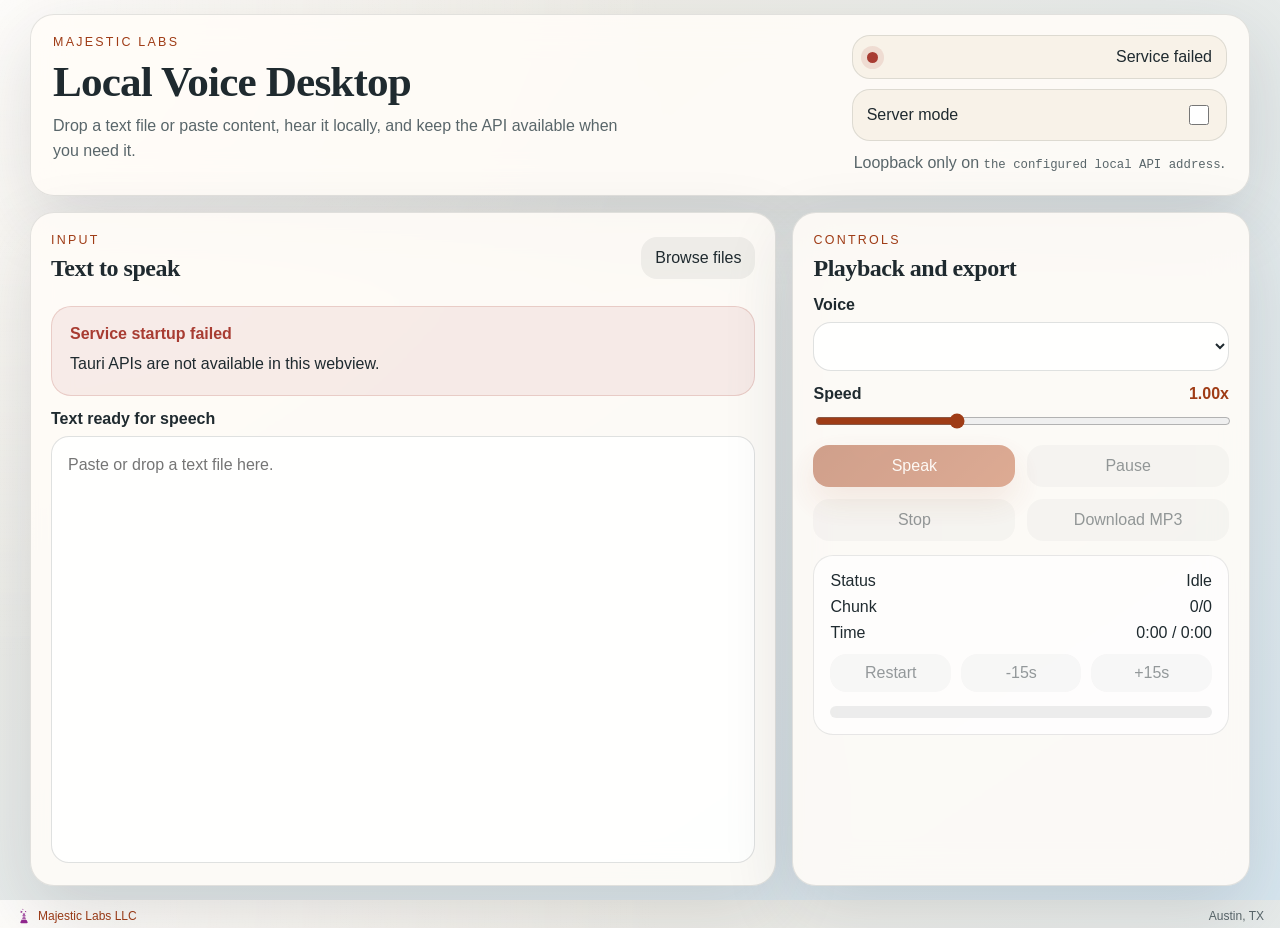
==== desktop/index.html @ 793c0506 "v1" ====
<!doctype html>
<html lang="en">
  <head>
    <meta charset="UTF-8" />
    <meta
      name="viewport"
      content="width=device-width, initial-scale=1.0"
    />
    <title>Local Voice Desktop</title>
    <link rel="stylesheet" href="./styles.css" />
  </head>
  <body>
    <div class="app-shell">
      <header class="topbar panel">
        <div class="brand">
          <p class="eyebrow">Majestic Labs <span class="version" id="app-version"></span></p>
          <h1>Local Voice Desktop</h1>
          <p class="subhead">
            Drop a text file or paste content, hear it locally, and keep the API available when you need it.
          </p>
        </div>

        <div class="status-cluster">
          <div class="health-pill" id="health-pill">
            <span class="health-dot" id="health-dot"></span>
            <span id="health-text">Starting service…</span>
          </div>

          <label class="server-toggle" for="server-mode">
            <span>Server mode</span>
            <input type="checkbox" id="server-mode" />
          </label>

          <p class="lan-note" id="lan-note">
            Loopback only on the configured local API address.
          </p>
        </div>
      </header>

      <main class="layout">
        <section class="panel input-panel">
          <div class="panel-header">
            <div>
              <p class="eyebrow">Input</p>
              <h2>Text to speak</h2>
            </div>
            <div class="header-actions">
              <button class="secondary" id="reset-text" type="button" hidden>Reset text</button>
              <button class="secondary" id="upload-trigger" type="button">Browse files</button>
            </div>
          </div>

          <input
            id="file-input"
            type="file"
            accept=".md,.markdown,.mdx,.txt,.html,.htm,.rtf,text/markdown,text/plain,text/html,text/rtf"
            hidden
          />

          <p class="file-badge" id="file-name" hidden></p>

          <div class="startup-error-card" id="startup-error-card" hidden>
            <p class="startup-error-title">Service startup failed</p>
            <p class="startup-error-copy" id="startup-error-copy"></p>
          </div>

          <label class="field">
            <span class="field-label">Text ready for speech</span>
            <textarea
              id="text-input"
              spellcheck="false"
              placeholder="Paste or drop a text file here."
            ></textarea>
          </label>
        </section>

        <aside class="panel control-panel">
          <div class="panel-header">
            <div>
              <p class="eyebrow">Controls</p>
              <h2>Playback and export</h2>
            </div>
          </div>

          <label class="field">
            <span class="field-label">Voice</span>
            <select id="voice-select"></select>
          </label>

          <label class="field">
            <span class="field-label">
              Speed
              <span class="inline-value" id="rate-value">1.00x</span>
            </span>
            <input id="rate-input" type="range" min="0.7" max="1.6" step="0.05" value="1" />
          </label>

          <div class="actions">
            <button class="primary" id="speak-button" type="button">Speak</button>
            <button class="secondary" id="pause-button" type="button" disabled>Pause</button>
            <button class="secondary" id="stop-button" type="button" disabled>Stop</button>
            <button class="secondary" id="download-button" type="button" disabled>Download MP3</button>
          </div>

          <div class="playback-card">
            <div class="playback-row">
              <span>Status</span>
              <span id="status-text">Idle</span>
            </div>
            <div class="playback-row">
              <span>Chunk</span>
              <span id="chunk-progress">0/0</span>
            </div>
            <div class="playback-row">
              <span>Time</span>
              <span id="time-text">0:00 / 0:00</span>
            </div>
            <div class="seek-actions">
              <button class="secondary seek-button" id="restart-button" type="button" disabled>Restart</button>
              <button class="secondary seek-button" id="backward-button" type="button" disabled>-15s</button>
              <button class="secondary seek-button" id="forward-button" type="button" disabled>+15s</button>
            </div>
            <div class="progress-track" aria-hidden="true">
              <div class="progress-fill" id="progress-fill"></div>
            </div>
            <div class="loading-row" id="loading-row" hidden>
              <span class="spinner"></span>
              <span id="loading-text">Preparing audio…</span>
            </div>
          </div>

          <div class="warning-card" id="warning-card">
            <p class="warning-title">LAN exposure warning</p>
            <p class="warning-copy">
              Server mode exposes an unauthenticated HTTP API to your local network. Use it only on a network you trust.
            </p>
          </div>
        </aside>
      </main>

      <audio id="audio-player" preload="auto"></audio>
    </div>

    <footer class="app-footer">
      <a href="https://majesticlabs.dev" target="_blank" class="footer-brand">
        <img src="./majestic-logo.svg" alt="Majestic Labs" class="footer-logo" />
        <span>Majestic Labs LLC</span>
      </a>
      <span>Austin, TX</span>
    </footer>

    <script type="module" src="./app.js"></script>
  </body>
</html>
---- desktop/styles.css ----
:root {
  color-scheme: light;
  --bg-top: #f6efe4;
  --bg-bottom: #d7e6ef;
  --panel: rgba(255, 252, 247, 0.88);
  --panel-strong: rgba(248, 243, 232, 0.94);
  --ink: #1f2a2f;
  --muted: #59666a;
  --line: rgba(31, 42, 47, 0.12);
  --accent: #9f3c16;
  --accent-soft: #e9c3b1;
  --good: #2e7d53;
  --bad: #a83c32;
  --shadow: 0 24px 70px rgba(34, 46, 54, 0.14);
}

* {
  box-sizing: border-box;
  -webkit-user-select: none;
  user-select: none;
}

textarea,
input[type="text"] {
  -webkit-user-select: text;
  user-select: text;
}

html,
body {
  height: 100%;
}

body {
  margin: 0;
  min-height: 100vh;
  overflow: hidden;
  font-family: "Avenir Next", "Segoe UI", "Helvetica Neue", sans-serif;
  color: var(--ink);
  background:
    radial-gradient(circle at top left, rgba(255, 255, 255, 0.82), transparent 42%),
    linear-gradient(145deg, var(--bg-top), var(--bg-bottom));
}

button,
input,
select,
textarea {
  font: inherit;
}

.app-shell {
  width: min(1220px, calc(100vw - 28px));
  height: calc(100vh - 28px);
  max-height: calc(100vh - 28px);
  margin: 14px auto;
  display: grid;
  grid-template-rows: auto minmax(0, 1fr);
  gap: 16px;
}

.panel {
  background: var(--panel);
  border: 1px solid var(--line);
  border-radius: 24px;
  box-shadow: var(--shadow);
  backdrop-filter: blur(18px);
}

.topbar {
  padding: 20px 22px;
  display: flex;
  justify-content: space-between;
  align-items: flex-start;
  gap: 18px;
}

.brand h1,
.panel-header h2 {
  margin: 0;
  font-family: "Iowan Old Style", "Palatino Linotype", "Book Antiqua", serif;
  font-weight: 700;
  letter-spacing: -0.02em;
}

.brand h1 {
  font-size: clamp(1.85rem, 3.6vw, 2.7rem);
}

.panel-header {
  display: flex;
  align-items: center;
  justify-content: space-between;
  gap: 16px;
  margin-bottom: 14px;
}

.header-actions {
  display: flex;
  gap: 8px;
}

.eyebrow {
  margin: 0 0 8px;
  font-size: 0.78rem;
  text-transform: uppercase;
  letter-spacing: 0.18em;
  color: var(--accent);
}

.subhead {
  margin: 8px 0 0;
  max-width: 64ch;
  color: var(--muted);
  line-height: 1.55;
}

.status-cluster {
  min-width: 320px;
  display: grid;
  gap: 10px;
  align-content: start;
}

.health-pill,
.server-toggle {
  display: flex;
  align-items: center;
  justify-content: space-between;
  gap: 12px;
  padding: 12px 14px;
  border-radius: 18px;
  background: var(--panel-strong);
  border: 1px solid var(--line);
}

.health-dot {
  width: 11px;
  height: 11px;
  border-radius: 999px;
  background: #b18b73;
  box-shadow: 0 0 0 6px rgba(159, 60, 22, 0.08);
}

.health-pill.ready .health-dot {
  background: var(--good);
  box-shadow: 0 0 0 6px rgba(46, 125, 83, 0.12);
}

.health-pill.error .health-dot {
  background: var(--bad);
  box-shadow: 0 0 0 6px rgba(168, 60, 50, 0.12);
}

.server-toggle input {
  width: 20px;
  height: 20px;
  accent-color: var(--accent);
}

.lan-note {
  margin: 0;
  padding: 0 2px;
  color: var(--muted);
  line-height: 1.5;
}

.lan-note code {
  font-size: 0.95em;
}

.layout {
  display: grid;
  grid-template-columns: minmax(0, 1.55fr) minmax(320px, 0.95fr);
  gap: 16px;
  min-height: 0;
}

.input-panel,
.control-panel {
  padding: 20px 20px 22px;
  min-height: 0;
}

.input-panel {
  display: flex;
  flex-direction: column;
}

.control-panel {
  display: flex;
  flex-direction: column;
  overflow: auto;
  overscroll-behavior: contain;
}

.input-panel .field {
  flex: 1;
  min-height: 0;
  grid-template-rows: auto minmax(0, 1fr);
}

.field {
  display: grid;
  gap: 8px;
}

.field + .field,
.field + .actions,
.actions + .playback-card,
.playback-card + .warning-card {
  margin-top: 14px;
}

.startup-error-card + .field {
  margin-top: 14px;
}

.field-label {
  display: flex;
  justify-content: space-between;
  align-items: center;
  gap: 12px;
  font-weight: 600;
}

.inline-value {
  color: var(--accent);
  font-variant-numeric: tabular-nums;
}

.dropzone {
  width: 100%;
  padding: 20px 18px;
  display: grid;
  gap: 8px;
  justify-items: start;
  text-align: left;
  border-radius: 22px;
  border: 1.5px dashed rgba(159, 60, 22, 0.35);
  background:
    linear-gradient(135deg, rgba(255, 255, 255, 0.78), rgba(233, 195, 177, 0.38));
  color: inherit;
  cursor: pointer;
  transition: transform 180ms ease, border-color 180ms ease, background 180ms ease;
}

.dropzone:hover,
.dropzone.dragover {
  transform: translateY(-1px);
  border-color: rgba(159, 60, 22, 0.62);
  background:
    linear-gradient(135deg, rgba(255, 255, 255, 0.92), rgba(233, 195, 177, 0.56));
}

.dropzone-title {
  font-size: 1.15rem;
  font-weight: 700;
}

.dropzone-copy,
.file-badge,
.warning-copy {
  color: var(--muted);
  line-height: 1.5;
}

.file-badge {
  margin: 10px 0 0;
  padding: 8px 10px;
  border-radius: 14px;
  background: rgba(31, 42, 47, 0.05);
  font-size: 0.95rem;
}

.startup-error-card {
  margin-top: 10px;
  padding: 18px;
  border-radius: 20px;
  background: rgba(168, 60, 50, 0.08);
  border: 1px solid rgba(168, 60, 50, 0.18);
}

.startup-error-title {
  margin: 0 0 8px;
  font-weight: 700;
  color: var(--bad);
}

.startup-error-copy {
  margin: 0;
  color: var(--ink);
  line-height: 1.6;
  white-space: pre-wrap;
  word-break: break-word;
  user-select: text;
  -webkit-user-select: text;
}

textarea,
select,
input[type="range"] {
  width: 100%;
}

textarea,
select {
  border: 1px solid rgba(31, 42, 47, 0.14);
  border-radius: 18px;
  background: rgba(255, 255, 255, 0.78);
  color: inherit;
}

textarea.dragover {
  border-color: rgba(159, 60, 22, 0.62);
  border-style: dashed;
  background: linear-gradient(135deg, rgba(255, 255, 255, 0.92), rgba(233, 195, 177, 0.56));
}

textarea {
  min-height: 0;
  height: 100%;
  resize: none;
  padding: 16px;
  line-height: 1.55;
  overflow: auto;
}

select {
  padding: 14px 16px;
}

input[type="range"] {
  accent-color: var(--accent);
}

.actions {
  display: grid;
  grid-template-columns: repeat(2, minmax(0, 1fr));
  gap: 12px;
}

button {
  border: none;
  border-radius: 16px;
  padding: 12px 14px;
  cursor: pointer;
  transition: transform 160ms ease, opacity 160ms ease, box-shadow 160ms ease;
}

button:hover:not(:disabled) {
  transform: translateY(-1px);
}

button:disabled {
  cursor: not-allowed;
  opacity: 0.48;
}

.primary {
  background: linear-gradient(135deg, #9f3c16, #bc5428);
  color: #fff7f2;
  box-shadow: 0 14px 32px rgba(159, 60, 22, 0.22);
}

.secondary {
  background: rgba(31, 42, 47, 0.06);
  color: inherit;
}

.playback-card,
.warning-card {
  padding: 16px;
  border-radius: 20px;
  background: rgba(255, 255, 255, 0.62);
  border: 1px solid rgba(31, 42, 47, 0.1);
}

.playback-row {
  display: flex;
  justify-content: space-between;
  gap: 12px;
  font-variant-numeric: tabular-nums;
}

.playback-row + .playback-row {
  margin-top: 8px;
}

.seek-actions {
  margin-top: 12px;
  display: grid;
  grid-template-columns: repeat(3, minmax(0, 1fr));
  gap: 10px;
}

.seek-button {
  padding: 10px 12px;
}

.progress-track {
  margin-top: 14px;
  width: 100%;
  height: 12px;
  background: rgba(31, 42, 47, 0.08);
  border-radius: 999px;
  overflow: hidden;
}

.progress-fill {
  width: 0%;
  height: 100%;
  border-radius: inherit;
  background: linear-gradient(90deg, #d06537, #8c2f11);
  transition: width 160ms linear;
}

.loading-row {
  margin-top: 12px;
  display: inline-flex;
  align-items: center;
  gap: 10px;
  color: var(--muted);
}

.loading-row[hidden] {
  display: none;
}

.spinner {
  width: 16px;
  height: 16px;
  border-radius: 999px;
  border: 2px solid rgba(159, 60, 22, 0.18);
  border-top-color: var(--accent);
  animation: spin 900ms linear infinite;
}

.warning-title {
  margin: 0 0 8px;
  font-weight: 700;
  color: var(--bad);
}

.warning-copy {
  margin: 0;
}

@keyframes spin {
  to {
    transform: rotate(360deg);
  }
}

.version {
  font-weight: 400;
  opacity: 0.6;
}

.app-footer {
  display: flex;
  align-items: center;
  justify-content: space-between;
  padding: 8px 16px 4px;
  font-size: 0.75rem;
  color: var(--muted);
}

.footer-brand {
  display: flex;
  align-items: center;
  gap: 6px;
  color: var(--accent);
  text-decoration: none;
}

.footer-brand:hover {
  text-decoration: underline;
}

.footer-logo {
  width: 16px;
  height: 16px;
}

@media (max-width: 980px) {
  body {
    overflow: auto;
  }

  .app-shell {
    width: min(100vw - 24px, 1220px);
    height: auto;
    max-height: none;
    margin: 12px auto 20px;
  }

  .topbar,
  .layout {
    grid-template-columns: 1fr;
  }

  .topbar {
    flex-direction: column;
  }

  .status-cluster {
    min-width: 0;
  }

  textarea {
    min-height: 320px;
    height: auto;
  }
}
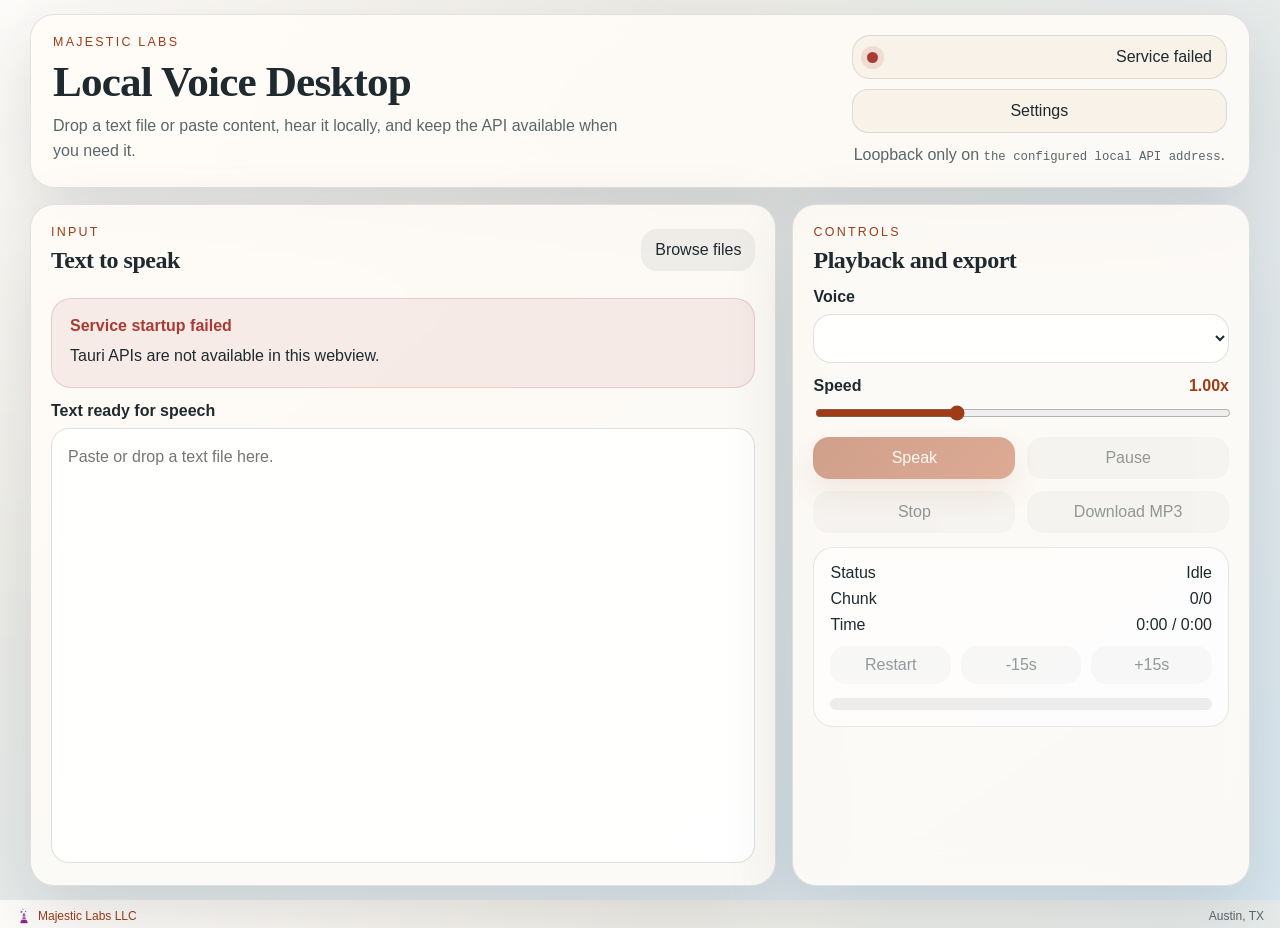
==== commit 0aa0d189: "fix(release): prevent packaged macOS installs from missing ffmpeg Packaged macOS launches did not re" ====
--- a/desktop/index.html
+++ b/desktop/index.html
@@ -26,10 +26,7 @@
             <span id="health-text">Starting service…</span>
           </div>
 
-          <label class="server-toggle" for="server-mode">
-            <span>Server mode</span>
-            <input type="checkbox" id="server-mode" />
-          </label>
+          <button aria-haspopup="dialog" class="settings-trigger" id="settings-button" type="button">Settings</button>
 
           <p class="lan-note" id="lan-note">
             Loopback only on the configured local API address.
@@ -60,7 +57,7 @@
           <p class="file-badge" id="file-name" hidden></p>
 
           <div class="startup-error-card" id="startup-error-card" hidden>
-            <p class="startup-error-title">Service startup failed</p>
+            <p class="startup-error-title" id="startup-error-title">Startup issue</p>
             <p class="startup-error-copy" id="startup-error-copy"></p>
           </div>
 
@@ -128,15 +125,48 @@
               <span id="loading-text">Preparing audio…</span>
             </div>
           </div>
-
-          <div class="warning-card" id="warning-card">
-            <p class="warning-title">LAN exposure warning</p>
-            <p class="warning-copy">
-              Server mode exposes an unauthenticated HTTP API to your local network. Use it only on a network you trust.
-            </p>
-          </div>
         </aside>
       </main>
+
+      <div class="settings-overlay" id="settings-overlay" hidden>
+        <section class="settings-dialog panel" aria-labelledby="settings-title" aria-modal="true" role="dialog">
+          <div class="panel-header settings-header">
+            <div>
+              <p class="eyebrow">Settings</p>
+              <h2 id="settings-title">Application settings</h2>
+            </div>
+            <button class="secondary settings-close" id="settings-close" type="button">Done</button>
+          </div>
+
+          <div class="settings-body">
+            <div class="settings-section">
+              <label class="server-toggle" for="server-mode">
+                <span>Server mode</span>
+                <input type="checkbox" id="server-mode" />
+              </label>
+              <p class="field-note">
+                Expose the unauthenticated TTS API to your local network only when you explicitly need it.
+              </p>
+            </div>
+
+            <label class="field">
+              <span class="field-label">
+                ffmpeg path
+                <span class="inline-value">Optional</span>
+              </span>
+              <input
+                id="ffmpeg-path"
+                type="text"
+                spellcheck="false"
+                placeholder="/opt/homebrew/bin/ffmpeg"
+              />
+              <span class="field-note">
+                Auto-detected from standard locations when available. Change this only if `ffmpeg` is installed elsewhere.
+              </span>
+            </label>
+          </div>
+        </section>
+      </div>
 
       <audio id="audio-player" preload="auto"></audio>
     </div>
--- a/desktop/styles.css
+++ b/desktop/styles.css
@@ -158,6 +158,14 @@
   accent-color: var(--accent);
 }
 
+.settings-trigger {
+  padding: 12px 14px;
+  border: 1px solid var(--line);
+  background: var(--panel-strong);
+  color: inherit;
+  text-align: center;
+}
+
 .lan-note {
   margin: 0;
   padding: 0 2px;
@@ -260,9 +268,14 @@
 
 .dropzone-copy,
 .file-badge,
-.warning-copy {
+.warning-copy,
+.field-note {
   color: var(--muted);
   line-height: 1.5;
+}
+
+.field-note {
+  font-size: 0.92rem;
 }
 
 .file-badge {
@@ -299,12 +312,14 @@
 
 textarea,
 select,
+input[type="text"],
 input[type="range"] {
   width: 100%;
 }
 
 textarea,
-select {
+select,
+input[type="text"] {
   border: 1px solid rgba(31, 42, 47, 0.14);
   border-radius: 18px;
   background: rgba(255, 255, 255, 0.78);
@@ -330,6 +345,10 @@
   padding: 14px 16px;
 }
 
+input[type="text"] {
+  padding: 14px 16px;
+}
+
 input[type="range"] {
   accent-color: var(--accent);
 }
@@ -368,8 +387,7 @@
   color: inherit;
 }
 
-.playback-card,
-.warning-card {
+.playback-card {
   padding: 16px;
   border-radius: 20px;
   background: rgba(255, 255, 255, 0.62);
@@ -436,14 +454,45 @@
   animation: spin 900ms linear infinite;
 }
 
-.warning-title {
-  margin: 0 0 8px;
-  font-weight: 700;
-  color: var(--bad);
-}
-
-.warning-copy {
-  margin: 0;
+.settings-overlay {
+  position: fixed;
+  inset: 0;
+  z-index: 40;
+  display: grid;
+  place-items: center;
+  padding: 24px;
+  background: rgba(31, 42, 47, 0.2);
+  backdrop-filter: blur(8px);
+}
+
+.settings-overlay[hidden] {
+  display: none;
+}
+
+.settings-dialog {
+  width: min(460px, calc(100vw - 32px));
+  max-height: min(80vh, 720px);
+  padding: 20px 20px 22px;
+  overflow: auto;
+}
+
+.settings-header {
+  margin-bottom: 0;
+}
+
+.settings-close {
+  min-width: 84px;
+}
+
+.settings-body {
+  margin-top: 18px;
+  display: grid;
+  gap: 16px;
+}
+
+.settings-section {
+  display: grid;
+  gap: 8px;
 }
 
 @keyframes spin {
@@ -508,6 +557,11 @@
     min-width: 0;
   }
 
+  .settings-dialog {
+    width: min(100vw - 24px, 460px);
+    max-height: calc(100vh - 32px);
+  }
+
   textarea {
     min-height: 320px;
     height: auto;
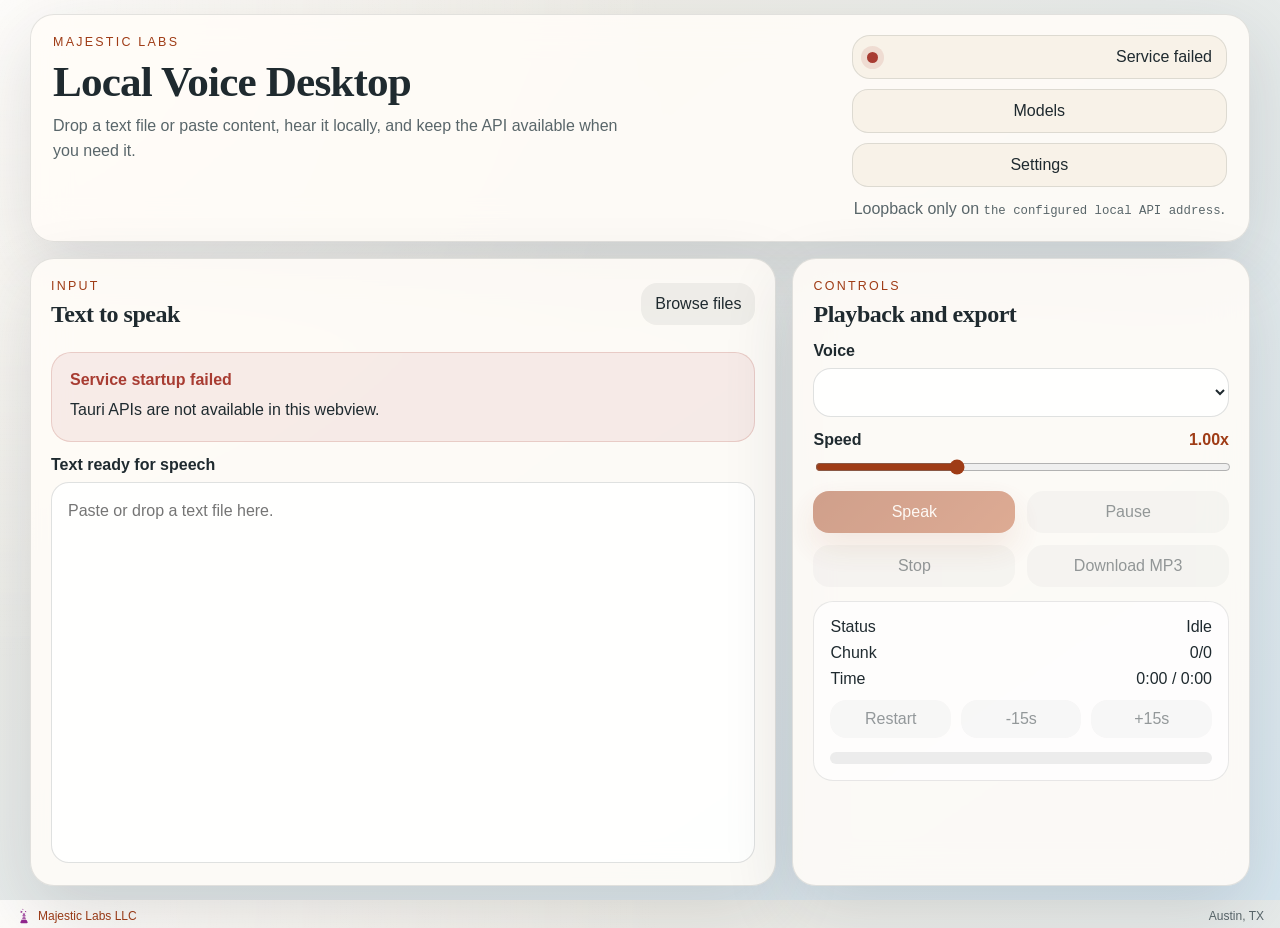
==== commit 8f2e9a57: "feat(desktop): add explicit language model manager" ====
--- a/desktop/index.html
+++ b/desktop/index.html
@@ -26,6 +26,7 @@
             <span id="health-text">Starting service…</span>
           </div>
 
+          <button class="settings-trigger" id="models-button" type="button">Models</button>
           <button aria-haspopup="dialog" class="settings-trigger" id="settings-button" type="button">Settings</button>
 
           <p class="lan-note" id="lan-note">
@@ -127,6 +128,33 @@
           </div>
         </aside>
       </main>
+
+      <div class="settings-overlay" id="models-overlay" hidden>
+        <section class="settings-dialog model-dialog panel" aria-labelledby="models-title" aria-modal="true" role="dialog">
+          <div class="panel-header settings-header">
+            <div><p class="eyebrow">Local assets</p><h2 id="models-title">Model manager</h2></div>
+            <button class="secondary settings-close" id="models-close" type="button">Done</button>
+          </div>
+          <p id="model-message" role="status"></p>
+          <p id="model-unavailable" hidden>Management requires a local service and desktop authorization.</p>
+          <div id="model-content" hidden>
+            <p>Choose languages. Opening this page does not download anything.</p>
+            <div id="model-choices" class="model-choices"></div>
+            <h3>Required assets</h3>
+            <ul id="model-assets"></ul>
+            <p id="model-size"></p>
+            <p id="model-progress" role="status" hidden></p>
+            <div class="model-actions">
+              <button class="primary" id="model-download" type="button">Download / retry</button>
+              <button class="secondary" id="model-cancel" type="button" hidden>Cancel download</button>
+              <button class="secondary" id="model-remove" type="button">Remove selected</button>
+            </div>
+            <h3>Existing assets</h3>
+            <p>Import is optional. Original files are not deleted.</p>
+            <div id="model-migration" class="model-actions"></div>
+          </div>
+        </section>
+      </div>
 
       <div class="settings-overlay" id="settings-overlay" hidden>
         <section class="settings-dialog panel" aria-labelledby="settings-title" aria-modal="true" role="dialog">
--- a/desktop/styles.css
+++ b/desktop/styles.css
@@ -278,6 +278,42 @@
   font-size: 0.92rem;
 }
 
+.model-dialog {
+  max-height: min(90vh, 850px);
+  overflow: auto;
+}
+
+.model-choices {
+  display: grid;
+  gap: 10px;
+}
+
+.model-choices label {
+  display: block;
+  padding: 10px;
+  border: 1px solid var(--line);
+  border-radius: 12px;
+}
+
+.model-choices input {
+  margin-right: 8px;
+}
+
+.model-choices span {
+  color: var(--muted);
+}
+
+.model-actions {
+  display: flex;
+  flex-wrap: wrap;
+  gap: 8px;
+  margin: 12px 0;
+}
+
+#model-message, #model-progress {
+  overflow-wrap: anywhere;
+}
+
 .file-badge {
   margin: 10px 0 0;
   padding: 8px 10px;
